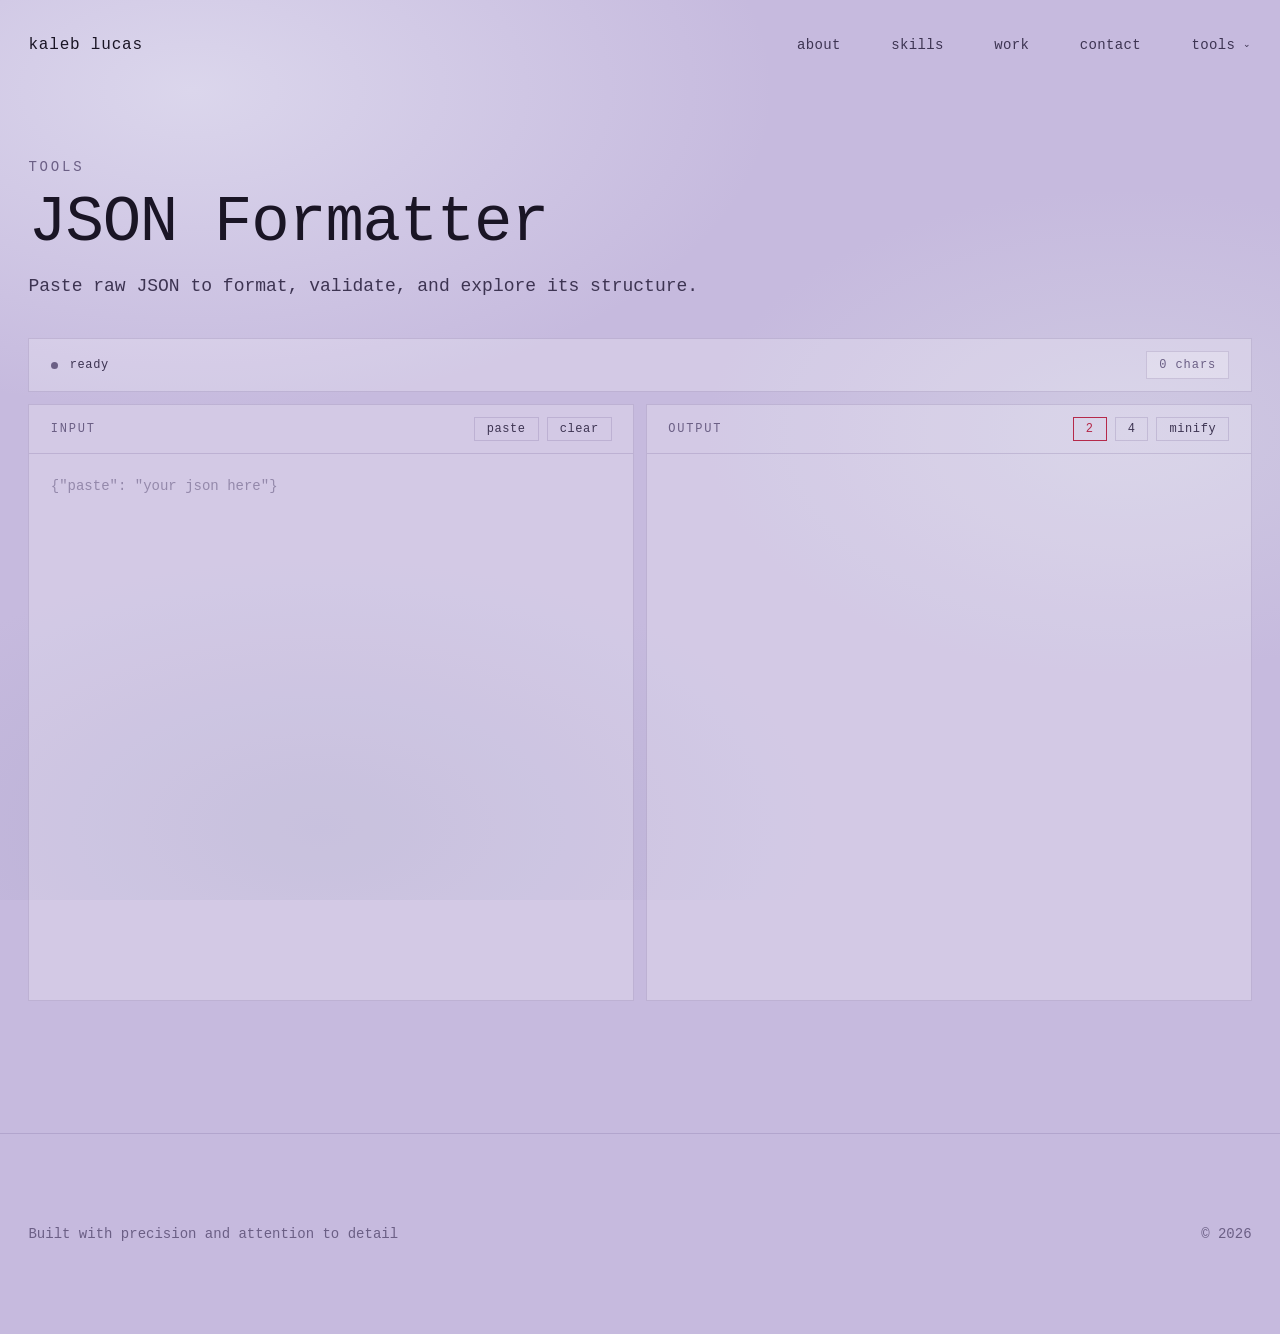
==== src/main/resources/static/json-formatter.html @ 11c30ae4 "Migrate to Javalin architecture - Replace nginx static file server with embedded Javalin/Jetty serve" ====
<!DOCTYPE html>
<html lang="en">
<head>
    <link rel="icon" type="image/svg+xml" href="favicon.svg">
    <meta charset="UTF-8">
    <meta name="viewport" content="width=device-width, initial-scale=1.0">
    <title>JSON Formatter — Kaleb Lucas</title>
    <link rel="stylesheet" href="styles.css">
    <link rel="stylesheet" href="formatter.css">
    <link rel="stylesheet" href="theme-override.css">
</head>
<body>
    <nav class="navbar">
        <div class="nav-container">
            <a href="index.html" class="nav-logo" style="opacity:1;transform:none;pointer-events:auto;">kaleb lucas</a>
            <button class="hamburger" aria-label="Toggle menu" aria-expanded="false">
                <span></span>
                <span></span>
                <span></span>
            </button>
            <ul class="nav-menu">
                <li><a href="index.html#about">about</a></li>
                <li><a href="index.html#skills">skills</a></li>
                <li><a href="index.html#work">work</a></li>
                <li><a href="index.html#contact">contact</a></li>
                <li class="nav-dropdown">
                    <button class="nav-dropdown-toggle" aria-expanded="false" aria-haspopup="true">
                        tools <span class="nav-dropdown-caret">&#x2304;</span>
                    </button>
                    <ul class="nav-dropdown-menu" role="menu">
                        <li role="none"><a href="#" class="dark-mode-toggle" role="menuitem">dark mode</a></li>
                        <li role="none"><a href="json-formatter.html" role="menuitem">json formatter</a></li>
                        <li role="none"><a href="xml-formatter.html" role="menuitem">xml formatter</a></li>
                    </ul>
                </li>
            </ul>
        </div>
    </nav>

    <main class="tool-main">
        <div class="container">

            <div class="tool-header fade-in">
                <div class="tool-label">tools</div>
                <h1 class="tool-title">JSON Formatter</h1>
                <p class="tool-description">Paste raw JSON to format, validate, and explore its structure.</p>
            </div>

            <!-- Status bar -->
            <div class="jf-status-bar fade-in">
                <div class="jf-status-left">
                    <span id="jf-status-indicator" class="jf-status-dot jf-status-idle"></span>
                    <span id="jf-status-text" class="jf-status-text">ready</span>
                </div>
                <div class="jf-status-right">
                    <span id="jf-char-count" class="jf-meta-chip">0 chars</span>
                    <span id="jf-key-count"  class="jf-meta-chip hidden">0 keys</span>
                    <span id="jf-depth"      class="jf-meta-chip hidden">depth 0</span>
                </div>
            </div>

            <!-- Editor row -->
            <div class="jf-editor-row fade-in">

                <!-- Input panel -->
                <div class="jf-panel">
                    <div class="jf-panel-header">
                        <span class="jf-panel-label">input</span>
                        <div class="jf-panel-actions">
                            <button class="jf-btn" id="jf-paste-btn" title="Paste from clipboard">paste</button>
                            <button class="jf-btn" id="jf-clear-btn" title="Clear input">clear</button>
                        </div>
                    </div>
                    <textarea
                        id="jf-input"
                        class="jf-textarea"
                        placeholder='{"paste": "your json here"}'
                        spellcheck="false"
                        autocomplete="off"
                        autocorrect="off"
                        autocapitalize="off"
                    ></textarea>
                </div>

                <!-- Output panel -->
                <div class="jf-panel">
                    <div class="jf-panel-header">
                        <span class="jf-panel-label">output</span>
                        <div class="jf-panel-actions">
                            <button class="jf-btn" id="jf-indent-2"  title="2-space indent">2</button>
                            <button class="jf-btn" id="jf-indent-4"  title="4-space indent">4</button>
                            <button class="jf-btn" id="jf-minify-btn" title="Minify">minify</button>
                        </div>
                    </div>
                    <div
                        id="jf-output"
                        class="jf-output"
                        contenteditable="true"
                        spellcheck="false"
                        autocorrect="off"
                        autocapitalize="off"
                        aria-label="Formatted JSON output"
                        aria-live="polite"
                    ></div>
                </div>

            </div>

            <!-- Error panel -->
            <div id="jf-error-panel" class="jf-error-panel hidden fade-in">
                <span class="jf-error-icon">&#x26A0;</span>
                <span id="jf-error-msg"></span>
            </div>

            <!-- Tree explorer -->
            <div id="jf-tree-wrap" class="jf-tree-wrap hidden fade-in">
                <div class="jf-panel-header">
                    <span class="jf-panel-label">tree explorer</span>
                    <div class="jf-panel-actions">
                        <button class="jf-btn" id="jf-expand-all">expand all</button>
                        <button class="jf-btn" id="jf-collapse-all">collapse all</button>
                    </div>
                </div>
                <div id="jf-tree" class="jf-tree"></div>
            </div>

        </div>
    </main>

    <footer class="footer">
        <div class="container">
            <div class="footer-content">
                <p>Built with precision and attention to detail</p>
                <p class="footer-year">&copy; 2026</p>
            </div>
        </div>
    </footer>

    <script src="script.js"></script>
    <script src="json-formatter.js"></script>
</body>
</html>
---- src/main/resources/static/styles.css ----
* {
    margin: 0;
    padding: 0;
    box-sizing: border-box;
}

:root {
    /* Base — Thistle as the canvas */
    --bg:           #C6BADE;
    --bg-deep:      #b3a9cf;   /* darker thistle, used for card borders/hover */
    --bg-light:     #d9d4e9;   /* lighter thistle, used for gradient blooms   */
    --bg-surface:   rgba(255, 255, 255, 0.22);  /* card/panel fill             */
    --bg-surface-hover: rgba(255, 255, 255, 0.36);

    /* Text — dark to contrast against the light base */
    --ink:          #1a1525;   /* primary text — deep plum-black              */
    --ink-mid:      #3d3452;   /* secondary text                              */
    --ink-muted:    #6b5f85;   /* muted/footer text                           */

    /* Accent — kept red for continuity */
    --accent:       #b5294a;   /* deeper red reads better on light bg         */

    /* Thistle tones for borders/glows */
    --thistle-border:     rgba(90, 70, 130, 0.18);
    --thistle-border-mid: rgba(90, 70, 130, 0.35);

    /* Typography Scale - Perfect Fourth (1.333) */
    --text-xs:   0.75rem;
    --text-sm:   0.875rem;
    --text-base: 1rem;
    --text-lg:   1.125rem;
    --text-xl:   1.333rem;
    --text-2xl:  1.777rem;
    --text-3xl:  2.369rem;
    --text-4xl:  3.157rem;
    --text-5xl:  4.209rem;
    --text-6xl:  5.61rem;

    /* Spacing Scale - Perfect Fourth */
    --space-1:  0.25rem;
    --space-2:  0.5rem;
    --space-3:  0.75rem;
    --space-4:  1rem;
    --space-5:  1.333rem;
    --space-6:  1.777rem;
    --space-8:  2.369rem;
    --space-10: 3.157rem;
    --space-12: 4.209rem;
    --space-16: 5.61rem;
    --space-20: 7.478rem;
    --space-24: 9.969rem;
}

@import url('https://fonts.googleapis.com/css2?family=JetBrains+Mono:wght@300;400;500;600&display=swap');

html {
    scroll-behavior: smooth;
}

body {
    font-family: 'JetBrains Mono', monospace;
    font-weight: 400;
    line-height: 1.5;
    color: var(--ink);
    background-color: var(--bg);

    /*
     * Fixed radial blooms built from the thistle family:
     *   #1  top-left     — bright highlight bloom (#d9d4e9 light thistle)
     *   #2  center-right — mid-tone bloom, creates lateral depth
     *   #3  bottom-left  — deep bloom (#b3a9cf) anchors the lower page
     * Fixed attachment means the page scrolls through the gradient field,
     * so each section is lit differently without any hard breaks.
     */
    background-image:
        radial-gradient(ellipse 70% 55% at 15%  10%, #dbd6ec 0%, transparent 65%),
        radial-gradient(ellipse 55% 45% at 88%  48%, #cfc9e2 0%, transparent 60%),
        radial-gradient(ellipse 65% 50% at 25%  92%, #b8afd4 0%, transparent 60%);
    background-attachment: fixed;

    font-feature-settings: "liga" 1, "kern" 1;
    -webkit-font-smoothing: antialiased;
    -moz-osx-font-smoothing: grayscale;
}

/* ─── Grid ─────────────────────────────────────────────────────────────────── */
.container {
    width: 100%;
    max-width: 1440px;
    margin: 0 auto;
    padding: 0 var(--space-6);
}

.grid {
    display: grid;
    grid-template-columns: repeat(12, 1fr);
    gap: var(--space-6);
}

/* ─── Navigation ────────────────────────────────────────────────────────────
 * Fully transparent at top — bleeds seamlessly into the hero gradient.
 * On scroll: gains a frosted thistle-tinted glass panel.
 * No border at rest — a faint plum line fades in on scroll.
 * ─────────────────────────────────────────────────────────────────────────── */
.navbar {
    position: fixed;
    top: 0;
    left: 0;
    right: 0;
    z-index: 1000;
    background: transparent;
    backdrop-filter: blur(0px);
    -webkit-backdrop-filter: blur(0px);
    border-bottom: 1px solid transparent;
    transition:
        background      0.45s ease,
        border-color    0.45s ease,
        backdrop-filter 0.45s ease;
}

.navbar.scrolled {
    background: rgba(198, 186, 222, 0.72);
    backdrop-filter: blur(24px);
    -webkit-backdrop-filter: blur(24px);
    border-bottom-color: var(--thistle-border);
}

.nav-container {
    display: flex;
    justify-content: space-between;
    align-items: center;
    height: var(--space-16);
    max-width: 1440px;
    margin: 0 auto;
    padding: 0 var(--space-6);
}

.nav-logo {
    font-size: var(--text-base);
    text-decoration: none;
    opacity: 0;
    transform: translateY(-4px);
    transition: opacity 0.4s ease, transform 0.4s ease;
    pointer-events: none;
    font-weight: 500;
    color: var(--ink);
    letter-spacing: 0.05em;
    /* Always above the mobile overlay */
    position: relative;
    z-index: 1100;
}


.nav-logo.logo-visible {
    opacity: 1;
    transform: translateY(0);
    pointer-events: auto;
}

.nav-menu {
    display: flex;
    list-style: none;
    align-items: center;
    gap: var(--space-10);
}

.nav-menu a {
    font-size: var(--text-sm);
    color: var(--ink-mid);
    text-decoration: none;
    font-weight: 300;
    letter-spacing: 0.025em;
    transition: color 0.2s ease;
    position: relative;
}

.nav-menu a:hover {
    color: var(--ink);
}

.nav-menu a::after {
    content: '';
    position: absolute;
    bottom: -2px;
    left: 0;
    width: 0;
    height: 1px;
    background: var(--accent);
    transition: width 0.3s ease;
}

.nav-menu a:hover::after {
    width: 100%;
}

/* ─── Hero ────────────────────────────────────────────────────────────────── */
.hero {
    height: 100vh;
    display: flex;
    align-items: center;
    position: relative;
    overflow: hidden;
}

.hero-content {
    grid-column: 1 / 8;
    z-index: 2;
}

.hero-label {
    font-size: var(--text-sm);
    color: var(--ink-muted);
    letter-spacing: 0.2em;
    text-transform: uppercase;
    margin-bottom: var(--space-3);
    font-weight: 300;
}

.hero-title {
    font-size: clamp(var(--text-4xl), 8vw, var(--text-6xl));
    font-weight: 300;
    line-height: 0.9;
    color: var(--ink);
    margin-bottom: var(--space-2);
    letter-spacing: -0.02em;
}

.hero-subtitle {
    font-size: clamp(var(--text-xl), 3vw, var(--text-3xl));
    font-weight: 500;
    color: var(--accent);
    margin-bottom: var(--space-8);
    letter-spacing: -0.01em;
}

.hero-description {
    font-size: var(--text-lg);
    color: var(--ink-mid);
    line-height: 1.6;
    max-width: 500px;
    margin-bottom: var(--space-10);
    font-weight: 300;
}

.hero-cta {
    display: inline-flex;
    align-items: center;
    font-size: var(--text-base);
    color: var(--ink);
    text-decoration: none;
    font-weight: 400;
    letter-spacing: 0.025em;
    transition: all 0.3s ease;
    border-bottom: 1px solid var(--accent);
    padding-bottom: var(--space-1);
}

.hero-cta:hover {
    transform: translateX(var(--space-2));
    color: var(--accent);
}

.hero-cta::after {
    content: '→';
    margin-left: var(--space-3);
    transition: transform 0.3s ease;
}

.hero-cta:hover::after {
    transform: translateX(var(--space-1));
}

/* ─── Sections ──────────────────────────────────────────────────────────────*/
.section {
    padding: var(--space-20) 0;
    position: relative;
}

.section-title {
    font-size: clamp(var(--text-2xl), 4vw, var(--text-4xl));
    font-weight: 300;
    color: var(--ink);
    margin-bottom: var(--space-12);
    letter-spacing: -0.01em;
    line-height: 1.1;
}

/* ─── About ──────────────────────────────────────────────────────────────── */
.about-content {
    grid-column: 1 / 9;
}

.about-text {
    font-size: var(--text-lg);
    line-height: 1.7;
    color: var(--ink-mid);
    font-weight: 300;
}

.about-text p {
    margin-bottom: var(--space-6);
}

.about-text p:last-child {
    margin-bottom: 0;
}

/* ─── Skills ─────────────────────────────────────────────────────────────── */
.skills-grid {
    display: grid;
    grid-template-columns: repeat(auto-fit, minmax(280px, 1fr));
    gap: var(--space-2);
    margin-top: var(--space-8);
}

.skill-category {
    padding: var(--space-6);
    border: 1px solid var(--thistle-border);
    background: var(--bg-surface);
    transition: border-color 0.3s ease, background 0.3s ease;
}

.skill-category:hover {
    border-color: var(--thistle-border-mid);
    background: var(--bg-surface-hover);
}

.skill-category h3 {
    font-size: var(--text-xl);
    font-weight: 500;
    color: var(--ink);
    margin-bottom: var(--space-5);
    letter-spacing: -0.01em;
}

.skill-category ul {
    list-style: none;
}

.skill-category li {
    font-size: var(--text-base);
    color: var(--ink-mid);
    padding: var(--space-2) 0;
    font-weight: 300;
    border-bottom: 1px solid var(--thistle-border);
}

.skill-category li:last-child {
    border-bottom: none;
}

/* ─── Projects ───────────────────────────────────────────────────────────── */
.projects-grid {
    display: grid;
    grid-template-columns: repeat(12, 1fr);
    gap: var(--space-6);
    margin-top: var(--space-8);
}

.project-card {
    padding: var(--space-8);
    border: 1px solid var(--thistle-border);
    background: var(--bg-surface);
    transition: all 0.3s ease;
    position: relative;
}

.project-card:nth-child(1) { grid-column: 1 / 13; }
.project-card:nth-child(2) { grid-column: 1 / 7; }
.project-card:nth-child(3) { grid-column: 7 / 13; }

.project-card:hover {
    border-color: var(--accent);
    background: rgba(181, 41, 74, 0.05);
    transform: translateY(-2px);
}

.project-card h3 {
    font-size: var(--text-xl);
    font-weight: 500;
    color: var(--ink);
    margin-bottom: var(--space-1);
    letter-spacing: -0.01em;
}

.project-role {
    display: block;
    font-size: var(--text-sm);
    font-weight: 300;
    color: var(--ink-muted);
    letter-spacing: 0.02em;
    margin-top: var(--space-1);
    margin-bottom: var(--space-5);
}

.project-bullets {
    list-style: none;
    margin-bottom: var(--space-6);
}

.project-bullets li {
    font-size: var(--text-base);
    line-height: 1.6;
    color: var(--ink-mid);
    font-weight: 300;
    padding: var(--space-2) 0;
    border-bottom: 1px solid var(--thistle-border);
}

.project-bullets li:last-child {
    border-bottom: none;
}

.project-tech {
    display: flex;
    flex-wrap: wrap;
    gap: var(--space-3);
}

.project-tech span {
    font-size: var(--text-xs);
    color: var(--ink-muted);
    text-transform: uppercase;
    letter-spacing: 0.1em;
    font-weight: 400;
}

/* ─── Contact ────────────────────────────────────────────────────────────── */
.contact-content {
    text-align: center;
    max-width: 600px;
    margin: 0 auto;
}

.contact-title {
    font-size: clamp(var(--text-3xl), 5vw, var(--text-5xl));
    font-weight: 300;
    color: var(--ink);
    margin-bottom: var(--space-6);
    letter-spacing: -0.02em;
}

.contact-description {
    font-size: var(--text-lg);
    line-height: 1.6;
    color: var(--ink-mid);
    margin-bottom: var(--space-10);
    font-weight: 300;
}

.contact-email {
    display: inline-block;
    font-size: var(--text-2xl);
    color: var(--accent);
    text-decoration: none;
    font-weight: 400;
    letter-spacing: -0.01em;
    transition: all 0.3s ease;
    border-bottom: 2px solid var(--accent);
    padding-bottom: var(--space-2);
}

.contact-email:hover {
    transform: translateY(-2px);
    color: var(--ink);
}

/* ─── Footer ─────────────────────────────────────────────────────────────── */
.footer {
    padding: var(--space-16) 0;
    border-top: 1px solid var(--thistle-border);
}

.footer-content {
    display: flex;
    justify-content: space-between;
    align-items: center;
}

.footer p {
    font-size: var(--text-sm);
    color: var(--ink-muted);
    font-weight: 300;
}

.footer-year {
    color: var(--ink-mid);
}

/* ─── Hamburger (hidden on desktop) ──────────────────────────────────────── */
.hamburger {
    display: none;
    flex-direction: column;
    justify-content: center;
    align-items: center;
    gap: 5px;
    width: 36px;
    height: 36px;
    background: transparent;
    border: none;
    cursor: pointer;
    padding: 0;
    /* Always above the mobile overlay */
    position: relative;
    z-index: 1100;
}

.hamburger span {
    display: block;
    width: 22px;
    height: 1.5px;
    background: var(--ink);
    transition: transform 0.3s ease, opacity 0.3s ease;
    transform-origin: center;
}

/* Animate to × when open */
.navbar.nav-open .hamburger span:nth-child(1) {
    transform: translateY(6.5px) rotate(45deg);
}
.navbar.nav-open .hamburger span:nth-child(2) {
    opacity: 0;
    transform: scaleX(0);
}
.navbar.nav-open .hamburger span:nth-child(3) {
    transform: translateY(-6.5px) rotate(-45deg);
}

/* ─── Responsive ──────────────────────────────────────────────────────────── */
@media (max-width: 1024px) {
    .hero-content  { grid-column: 1 / 12; }
    .about-content { grid-column: 1 / 12; }

    .project-card:nth-child(1),
    .project-card:nth-child(2),
    .project-card:nth-child(3) {
        grid-column: 1 / 13;
    }
}

@media (max-width: 768px) {
    :root {
        --space-6:  1rem;
        --space-10: 2rem;
        --space-12: 2.5rem;
        --space-16: 3rem;
        --space-20: 4rem;
    }

    /* Show hamburger, hide inline nav */
    .hamburger { display: flex; }

    .navbar {
        position: sticky !important;
        top: 0;
        backdrop-filter: none;
        -webkit-backdrop-filter: none;
    }

    /* Mobile overlay — breaks out of nav-container's max-width constraint */
    .nav-menu {
        display: none !important;
        position: fixed;
        top: 48px;
        left: 0;
        right: 0;
        width: 100vw;
        height: calc(100vh - 48px);
        flex-direction: column;
        justify-content: flex-start;
        align-items: center;
        gap: var(--space-8);
        background: #C6BADE;
        z-index: 999;
        list-style: none;
        padding-top: var(--space-10);
        overflow-y: auto;
        box-sizing: border-box;
    }

    .navbar.nav-open {
        z-index: 1001;
        background: #C6BADE !important;
    }

    .navbar.nav-open .nav-menu {
        display: flex !important;
    }

    /* All nav links — uniform size, consistent weight */
    .nav-menu > li > a,
    .nav-dropdown-toggle {
        font-size: var(--text-xl) !important;
        font-weight: 400;
        color: var(--ink-mid);
        letter-spacing: 0.025em;
    }

    /* Tools dropdown — collapsed by default, toggled by JS as normal */
    .nav-dropdown {
        display: flex;
        flex-direction: column;
        align-items: center;
        gap: var(--space-3);
        position: static;
    }

    /* The dropdown panel: static position, no floating panel styling */
    .nav-dropdown-menu {
        position: static;
        background: transparent;
        border: none;
        backdrop-filter: none;
        -webkit-backdrop-filter: none;
        padding: 0;
        min-width: unset;
        /* Keep JS-driven .open class working — don't force display here */
    }

    /* Dropdown items match the other links */
    .nav-dropdown-menu li a {
        font-size: var(--text-xl) !important;
        font-weight: 400;
        color: var(--ink-mid);
        padding: var(--space-1) 0;
        text-align: center;
    }

    .nav-dropdown-caret { display: none; }

    .skills-grid { grid-template-columns: 1fr; }

    .footer-content {
        flex-direction: column;
        gap: var(--space-4);
        text-align: center;
    }
}

@media (max-width: 480px) {
    .container     { padding: 0 var(--space-4); }
    .nav-container { padding: 0 var(--space-4); }
}

/* ─── Focus ───────────────────────────────────────────────────────────────── */
a:focus,
button:focus {
    outline: 2px solid var(--accent);
    outline-offset: 2px;
}

/* ─── Scroll Fade Animations ─────────────────────────────────────────────── */
.fade-in {
    opacity: 0;
    transform: translateY(28px);
    transition: opacity 0.75s ease, transform 0.75s ease;
}

.fade-in.visible {
    opacity: 1;
    transform: translateY(0);
}

.fade-in:nth-child(2) { transition-delay: 0.1s; }
.fade-in:nth-child(3) { transition-delay: 0.2s; }
.fade-in:nth-child(4) { transition-delay: 0.3s; }

/* ─── Work Experience Card Elements ──────────────────────────────────────── */
.project-card-meta {
    display: flex;
    justify-content: space-between;
    align-items: baseline;
    margin-bottom: var(--space-4);
}

.project-tenure {
    font-size: var(--text-xs);
    color: var(--ink-muted);
    text-transform: uppercase;
    letter-spacing: 0.1em;
    font-weight: 500;
}

.project-location {
    font-size: var(--text-xs);
    color: var(--ink-muted);
    font-weight: 300;
    letter-spacing: 0.03em;
}

.project-company {
    display: block;
    font-size: var(--text-base);
    font-weight: 400;
    color: var(--ink-mid);
    letter-spacing: 0.01em;
    margin-top: var(--space-1);
}

/* ─── Nav Dropdown ───────────────────────────────────────────────────────── */
.nav-dropdown {
    position: relative;
}

.nav-dropdown-toggle {
    font-family: 'JetBrains Mono', monospace;
    font-size: var(--text-sm);
    font-weight: 300;
    color: var(--ink-mid);
    background: transparent;
    border: none;
    cursor: pointer;
    letter-spacing: 0.025em;
    padding: 0;
    display: flex;
    align-items: center;
    gap: var(--space-2);
    transition: color 0.2s ease;
    position: relative;
}

.nav-dropdown-toggle::after {
    content: '';
    position: absolute;
    bottom: -2px;
    left: 0;
    width: 0;
    height: 1px;
    background: var(--accent);
    transition: width 0.3s ease;
}

.nav-dropdown-toggle:hover,
.nav-dropdown-toggle[aria-expanded="true"] {
    color: var(--ink);
}

.nav-dropdown-toggle:hover::after,
.nav-dropdown-toggle[aria-expanded="true"]::after {
    width: 100%;
}

.nav-dropdown-caret {
    font-size: 0.65em;
    display: inline-block;
    transition: transform 0.2s ease;
    line-height: 1;
}

.nav-dropdown-toggle[aria-expanded="true"] .nav-dropdown-caret {
    transform: rotate(180deg);
}

.nav-dropdown-menu {
    display: none;
    position: absolute;
    top: calc(100% + var(--space-5));
    right: 0;
    min-width: 160px;
    list-style: none;
    background: rgba(198, 186, 222, 0.92);
    backdrop-filter: blur(24px);
    -webkit-backdrop-filter: blur(24px);
    border: 1px solid var(--thistle-border-mid);
    padding: var(--space-2) 0;
    z-index: 1001;
}

.nav-dropdown-menu.open {
    display: block;
}

.nav-dropdown-menu li a {
    display: block;
    padding: var(--space-3) var(--space-5);
    font-size: var(--text-sm);
    font-weight: 300;
    color: var(--ink-mid);
    text-decoration: none;
    letter-spacing: 0.025em;
    transition: color 0.2s ease, background 0.2s ease;
    white-space: nowrap;
}

.nav-dropdown-menu li a:hover {
    color: var(--ink);
    background: rgba(255, 255, 255, 0.2);
}

/* ─── DiSC Profile ──────────────────────────────────────────────────────────── */
.disc-wrapper {
    display: flex;
    align-items: center;
    gap: var(--space-12);
    margin-top: var(--space-12);
    padding-top: var(--space-10);
}

/* SVG column */
.disc-graphic-col {
    flex: 0 0 280px;
}

.disc-svg {
    width: 100%;
    height: auto;
    display: block;
}

/* Quadrant fills */
.disc-q { opacity: 0.18; transition: opacity 0.3s ease; }
.disc-q-d { fill: #3dbd6e; }          /* top-left   — D (green) */
.disc-q-i { fill: var(--accent); }    /* top-right  — i (red) */
.disc-q-s { fill: #29aacc; }          /* bottom-right — S (blue/cyan) */
.disc-q-c { fill: #d4a017; }          /* bottom-left  — C (yellow) */

/* Highlight the two active quadrants */
.disc-q-d,
.disc-q-i { opacity: 0.34; }

/* Structural SVG elements */
.disc-axis {
    stroke: var(--thistle-border-mid);
    stroke-width: 1;
}

.disc-ring {
    fill: none;
    stroke: var(--thistle-border-mid);
    stroke-width: 1.5;
}

/* Quadrant letter labels */
.disc-label {
    font-family: 'JetBrains Mono', monospace;
    font-size: 22px;
    font-weight: 500;
    fill: var(--ink-mid);
    text-anchor: middle;
    dominant-baseline: middle;
}

/* Position marker */
.disc-dot {
    fill: var(--accent);
    opacity: 0.9;
}

.disc-dot-label {
    font-family: 'JetBrains Mono', monospace;
    font-size: 10px;
    font-weight: 600;
    fill: #fff;
    text-anchor: middle;
    dominant-baseline: middle;
    letter-spacing: 0.02em;
}

/* Blurbs column */
.disc-blurbs-col {
    flex: 1;
    min-width: 0;
}

.disc-eyebrow {
    font-size: var(--text-xs);
    color: var(--ink-muted);
    text-transform: uppercase;
    letter-spacing: 0.15em;
    font-weight: 500;
    margin-bottom: var(--space-6);
}

.disc-blurbs {
    display: grid;
    grid-template-columns: 1fr 1fr;
    gap: var(--space-5);
}

.disc-blurb {
    display: flex;
    gap: var(--space-4);
    align-items: center;
}

.disc-blurb-icon {
    font-size: var(--text-xl);
    line-height: 1;
    flex-shrink: 0;
    margin-top: 2px;
}

.disc-blurb strong {
    display: block;
    font-size: var(--text-sm);
    font-weight: 500;
    color: var(--ink);
    margin-bottom: var(--space-2);
    letter-spacing: 0.01em;
}

.disc-blurb p {
    font-size: var(--text-sm);
    color: var(--ink-mid);
    font-weight: 300;
    line-height: 1.6;
    margin: 0;
}

/* Responsive */
@media (max-width: 900px) {
    .disc-wrapper {
        flex-direction: column;
        gap: var(--space-8);
        align-items: center;
    }

    .disc-graphic-col {
        flex: 0 0 auto;
        width: 240px;
    }

    .disc-blurbs-col {
        width: 100%;
        text-align: left;
    }
}

@media (max-width: 600px) {
    .disc-blurbs {
        grid-template-columns: 1fr;
    }
}
---- src/main/resources/static/formatter.css ----
/* ─── Tool Page: Navbar ─────────────────────────────────────────────────────
   The navbar is already position:fixed in styles.css — it doesn't scroll.
   On tool pages we want it fully transparent (blends into the page gradient)
   with no frosted glass, no border, no backdrop blur — even when .scrolled
   is present on the element.
────────────────────────────────────────────────────────────────────────────── */
body:has(.tool-main) .navbar {
    position: absolute !important;
    background: transparent !important;
    backdrop-filter: none !important;
    -webkit-backdrop-filter: none !important;
    border-bottom-color: transparent !important;
}

/* Nav logo: always visible, never underlined on tool pages */
body:has(.tool-main) .nav-logo {
    opacity: 1;
    transform: none;
    pointer-events: auto;
    text-decoration: none;
}

/* ─── Tool Page Layout ───────────────────────────────────────────────────────── */
.tool-main {
    padding-top: calc(var(--space-16) + var(--space-12));
    padding-bottom: var(--space-20);
    min-height: 100vh;
}

.tool-header {
    margin-bottom: var(--space-8);
}

.tool-label {
    font-size: var(--text-sm);
    color: var(--ink-muted);
    letter-spacing: 0.2em;
    text-transform: uppercase;
    font-weight: 300;
    margin-bottom: var(--space-3);
}

.tool-title {
    font-size: clamp(var(--text-3xl), 5vw, var(--text-5xl));
    font-weight: 300;
    color: var(--ink);
    letter-spacing: -0.02em;
    line-height: 1.05;
    margin-bottom: var(--space-4);
}

.tool-description {
    font-size: var(--text-lg);
    color: var(--ink-mid);
    font-weight: 300;
}

/* ─── Status Bar ─────────────────────────────────────────────────────────────── */
.jf-status-bar {
    display: flex;
    justify-content: space-between;
    align-items: center;
    padding: var(--space-3) var(--space-5);
    border: 1px solid var(--thistle-border);
    background: var(--bg-surface);
    margin-bottom: var(--space-3);
    font-size: var(--text-xs);
}

.jf-status-left {
    display: flex;
    align-items: center;
    gap: var(--space-3);
}

.jf-status-right {
    display: flex;
    align-items: center;
    gap: var(--space-3);
}

.jf-status-dot {
    width: 7px;
    height: 7px;
    border-radius: 50%;
    flex-shrink: 0;
    transition: background 0.3s ease;
}

.jf-status-idle    { background: var(--ink-muted); }
.jf-status-ok      { background: #4caf76; }
.jf-status-error   { background: var(--accent); }

.jf-status-text {
    font-size: var(--text-xs);
    color: var(--ink-mid);
    font-weight: 300;
    letter-spacing: 0.05em;
}

.jf-meta-chip {
    font-size: var(--text-xs);
    color: var(--ink-muted);
    letter-spacing: 0.08em;
    font-weight: 400;
    padding: var(--space-1) var(--space-3);
    border: 1px solid var(--thistle-border);
    background: var(--bg-surface);
}

/* ─── Editor Row ─────────────────────────────────────────────────────────────── */
.jf-editor-row {
    display: grid;
    grid-template-columns: 1fr 1fr;
    gap: var(--space-3);
    margin-bottom: var(--space-3);
    min-width: 0;
}

/* ─── Panel ──────────────────────────────────────────────────────────────────── */
.jf-panel {
    display: flex;
    flex-direction: column;
    border: 1px solid var(--thistle-border);
    background: var(--bg-surface);
    transition: border-color 0.3s ease;
    min-width: 0;
    overflow: hidden;
}

.jf-panel:focus-within {
    border-color: var(--thistle-border-mid);
}

.jf-panel-header {
    display: flex;
    justify-content: space-between;
    align-items: center;
    padding: var(--space-3) var(--space-5);
    border-bottom: 1px solid var(--thistle-border);
    flex-shrink: 0;
}

.jf-panel-label {
    font-size: var(--text-xs);
    color: var(--ink-muted);
    text-transform: uppercase;
    letter-spacing: 0.15em;
    font-weight: 500;
}

.jf-panel-actions {
    display: flex;
    gap: var(--space-2);
}

/* ─── Buttons ────────────────────────────────────────────────────────────────── */
.jf-btn {
    font-family: 'JetBrains Mono', monospace;
    font-size: var(--text-xs);
    font-weight: 400;
    color: var(--ink-mid);
    background: transparent;
    border: 1px solid var(--thistle-border);
    padding: var(--space-1) var(--space-3);
    cursor: pointer;
    letter-spacing: 0.05em;
    transition: color 0.2s ease, border-color 0.2s ease, background 0.2s ease;
}

.jf-btn:hover {
    color: var(--ink);
    border-color: var(--thistle-border-mid);
    background: var(--bg-surface-hover);
}

.jf-btn:focus {
    outline: 2px solid var(--accent);
    outline-offset: 2px;
}

.jf-btn.active {
    color: var(--accent);
    border-color: var(--accent);
}

/* ─── Textarea ───────────────────────────────────────────────────────────────── */
.jf-textarea {
    font-family: 'JetBrains Mono', monospace;
    font-size: var(--text-sm);
    font-weight: 300;
    line-height: 1.65;
    color: var(--ink);
    background: transparent;
    border: none;
    resize: none;
    width: 100%;
    min-height: 546px;
    max-height: 546px;
    overflow-y: auto;
    padding: var(--space-5);
    outline: none;
    caret-color: var(--accent);
    box-sizing: border-box;
}

.jf-textarea::placeholder {
    color: var(--ink-muted);
    opacity: 0.6;
}

/* ─── Output ─────────────────────────────────────────────────────────────────── */
.jf-output {
    font-family: 'JetBrains Mono', monospace;
    font-size: var(--text-sm);
    font-weight: 300;
    line-height: 1.65;
    color: var(--ink-mid);
    background: transparent;
    padding: var(--space-5);
    margin: 0;
    min-height: 546px;
    max-height: 546px;

    /* Horizontal scroll instead of overflow blowout */
    white-space: pre;
    overflow-x: auto;
    overflow-y: auto;
    word-break: normal;
    word-wrap: normal;

    max-width: 100%;
    box-sizing: border-box;

    outline: none;
    caret-color: var(--accent);
}

.jf-output:focus {
    box-shadow: inset 0 0 0 1px var(--thistle-border-mid);
}

/* Syntax highlighting */
.jf-key    { color: var(--ink); font-weight: 500; }
.jf-str    { color: #5a7a5c; }
.jf-num    { color: #6b52a0; }
.jf-bool   { color: var(--accent); }
.jf-null   { color: var(--ink-muted); font-style: italic; }
.jf-punct  { color: var(--ink-muted); }

/* ─── Error Panel ────────────────────────────────────────────────────────────── */
.jf-error-panel {
    display: flex;
    align-items: flex-start;
    gap: var(--space-3);
    padding: var(--space-4) var(--space-5);
    border: 1px solid var(--accent);
    background: rgba(181, 41, 74, 0.06);
    font-size: var(--text-sm);
    color: var(--accent);
    font-weight: 300;
    margin-bottom: var(--space-3);
    letter-spacing: 0.02em;
}

.jf-error-icon {
    flex-shrink: 0;
    font-size: var(--text-base);
}

/* ─── Tree Explorer ──────────────────────────────────────────────────────────── */
.jf-tree-wrap {
    border: 1px solid var(--thistle-border);
    background: var(--bg-surface);
    margin-top: var(--space-3);
}

.jf-tree {
    padding: var(--space-5);
    font-size: var(--text-sm);
    font-weight: 300;
    line-height: 1.7;
    overflow-x: auto;
}

.jf-tree ul {
    list-style: none;
    margin: 0;
    padding-left: var(--space-6);
    border-left: 1px solid var(--thistle-border);
}

.jf-tree li {
    position: relative;
    padding: 1px 0;
}

.jf-tree-node {
    display: inline-flex;
    align-items: baseline;
    gap: var(--space-2);
    cursor: default;
}

.jf-tree-node.collapsible {
    cursor: pointer;
}

.jf-tree-node.collapsible:hover .jf-tree-key {
    color: var(--accent);
}

.jf-tree-toggle {
    font-size: var(--text-xs);
    color: var(--ink-muted);
    user-select: none;
    width: 10px;
    display: inline-block;
    flex-shrink: 0;
}

.jf-tree-key {
    color: var(--ink);
    font-weight: 500;
    transition: color 0.2s ease;
}

.jf-tree-colon {
    color: var(--ink-muted);
}

.jf-tree-type {
    font-size: var(--text-xs);
    color: var(--ink-muted);
    letter-spacing: 0.08em;
    margin-left: var(--space-2);
}

.jf-tree-value { }
.jf-tree-value.jf-str  { color: #5a7a5c; }
.jf-tree-value.jf-num  { color: #6b52a0; }
.jf-tree-value.jf-bool { color: var(--accent); }
.jf-tree-value.jf-null { color: var(--ink-muted); font-style: italic; }

.jf-tree-children.collapsed {
    display: none;
}

/* ─── Utility ────────────────────────────────────────────────────────────────── */
.hidden {
    display: none !important;
}

/* ─── Responsive ─────────────────────────────────────────────────────────────── */
@media (max-width: 900px) {
    .jf-editor-row {
        grid-template-columns: 1fr;
    }
}

@media (max-width: 480px) {
    .jf-textarea,
    .jf-output {
        min-height: 260px;
        font-size: var(--text-xs);
    }
}

/* ─── XML Syntax Highlighting ───────────────────────────────────────────────── */
/*
 * Colour roles — chosen for clear contrast separation on the thistle background:
 *
 *   xml-punct        muted lavender  — < > / = structural glue; visually recedes
 *   xml-tag          cobalt blue     — element names  <foo> </foo>
 *   xml-attr-name    warm amber      — attribute names  key=
 *   xml-attr-val     forest green    — attribute values  "value"
 *   xml-text         near-black      — element text content
 *   xml-comment      slate grey      — <!-- comments -->
 *   xml-cdata        teal            — <![CDATA[ blocks ]]>
 *   xml-decl         warm amber      — "xml" keyword inside <?xml ?>
 *   xml-pi           muted lavender  — processing instructions <?foo ?>
 *   xml-pi-target    accent red      — PI target name
 */
.xml-punct        { color: #9585b4; }                        /* muted lavender    */
.xml-tag          { color: #2e6da4; font-weight: 500; }      /* cobalt blue       */
.xml-attr-name    { color: #a0660a; }                        /* warm amber        */
.xml-attr-val     { color: #3d7a50; }                        /* forest green      */
.xml-text         { color: var(--ink); }                     /* near-black        */
.xml-comment      { color: #7a8799; font-style: italic; }    /* slate grey        */
.xml-comment-tree { color: #7a8799; font-style: italic; }    /* slate grey        */
.xml-cdata        { color: #1e7b7b; }                        /* teal              */
.xml-decl         { color: #a0660a; }                        /* warm amber        */
.xml-pi           { color: #9585b4; font-style: italic; }    /* muted lavender    */
.xml-pi-target    { color: var(--accent); }                  /* accent red        */

/* ─── Tool Page: Mobile Navbar ─────────────────────────────────────────────
   Override the absolute positioning from above so the navbar scrolls with
   the page on mobile, and goes solid when the hamburger menu is open.
──────────────────────────────────────────────────────────────────────────── */
@media (max-width: 768px) {
    body:has(.tool-main) .navbar,
    body:has(.tool-main) .navbar.scrolled {
        position: sticky !important;
        top: 0;
    }

    body:has(.tool-main) .navbar.scrolled {
        background: rgba(198, 186, 222, 0.85) !important;
        backdrop-filter: blur(12px) !important;
        -webkit-backdrop-filter: blur(12px) !important;
    }

    body:has(.tool-main) .navbar.nav-open {
        background: #C6BADE !important;
        backdrop-filter: none !important;
        -webkit-backdrop-filter: none !important;
    }
}
---- src/main/resources/static/theme-override.css ----
/* ─── Dark Mode Override — portfolio-site (port 8080) only ─────────────────
   All rules scoped to html.dark-mode — toggled via JS, persisted in
   localStorage. Light mode is the default; dark mode is opt-in.
──────────────────────────────────────────────────────────────────────────── */

html.dark-mode {

/* ─── Variables ─────────────────────────────────────────────────────────── */
    --bg:                 #0e0e12;
    --bg-deep:            #0a0a0d;
    --bg-light:           #16161d;
    --bg-surface:         rgba(255, 255, 255, 0.05);
    --bg-surface-hover:   rgba(255, 255, 255, 0.09);
    --ink:                #e8e4f0;
    --ink-mid:            #b0a8c8;
    --ink-muted:          #6e6585;
    --accent:             #b5294a;
    --thistle-border:     rgba(160, 140, 210, 0.12);
    --thistle-border-mid: rgba(160, 140, 210, 0.28);
}

/* ─── Body ───────────────────────────────────────────────────────────────── */
html.dark-mode body {
    background-color: #0e0e12 !important;
    background-image:
        radial-gradient(ellipse 70% 55% at 15%  10%, #16121f 0%, transparent 65%),
        radial-gradient(ellipse 55% 45% at 88%  48%, #120f1a 0%, transparent 60%),
        radial-gradient(ellipse 65% 50% at 25%  92%, #0e0b16 0%, transparent 60%) !important;
}

/* ─── Navbar ─────────────────────────────────────────────────────────────── */
html.dark-mode .navbar.scrolled {
    background: rgba(14, 14, 18, 0.82) !important;
    border-bottom-color: var(--thistle-border) !important;
}

html.dark-mode .navbar.nav-open {
    background: #0e0e12 !important;
}

html.dark-mode .nav-menu {
    background: #0e0e12 !important;
}

html.dark-mode .hamburger span {
    background: var(--ink) !important;
}

/* ─── Nav dropdown ───────────────────────────────────────────────────────── */
html.dark-mode .nav-dropdown-menu {
    background: rgba(20, 18, 28, 0.96) !important;
    border-color: var(--thistle-border-mid) !important;
}

html.dark-mode .nav-dropdown-menu li a:hover {
    background: rgba(255, 255, 255, 0.07) !important;
}

/* ─── Skill cards ────────────────────────────────────────────────────────── */
html.dark-mode .skill-category {
    background: var(--bg-surface) !important;
    border-color: var(--thistle-border) !important;
}

html.dark-mode .skill-category:hover {
    background: var(--bg-surface-hover) !important;
    border-color: var(--thistle-border-mid) !important;
}

html.dark-mode .skill-category li {
    border-bottom-color: var(--thistle-border) !important;
}

/* ─── Project cards ──────────────────────────────────────────────────────── */
html.dark-mode .project-card {
    background: var(--bg-surface) !important;
    border-color: var(--thistle-border) !important;
}

html.dark-mode .project-card:hover {
    background: rgba(181, 41, 74, 0.07) !important;
    border-color: var(--accent) !important;
}

html.dark-mode .project-bullets li {
    border-bottom-color: var(--thistle-border) !important;
}

/* ─── Footer ─────────────────────────────────────────────────────────────── */
html.dark-mode .footer {
    border-top-color: var(--thistle-border) !important;
}

/* ─── Tool pages: panels, status bar, buttons ────────────────────────────── */
html.dark-mode .jf-panel {
    background: var(--bg-surface) !important;
    border-color: var(--thistle-border) !important;
}

html.dark-mode .jf-panel:focus-within {
    border-color: var(--thistle-border-mid) !important;
}

html.dark-mode .jf-panel-header {
    border-bottom-color: var(--thistle-border) !important;
}

html.dark-mode .jf-status-bar {
    background: var(--bg-surface) !important;
    border-color: var(--thistle-border) !important;
}

html.dark-mode .jf-meta-chip {
    background: var(--bg-surface) !important;
    border-color: var(--thistle-border) !important;
}

html.dark-mode .jf-btn {
    border-color: var(--thistle-border) !important;
    color: var(--ink-mid) !important;
}

html.dark-mode .jf-btn:hover {
    border-color: var(--thistle-border-mid) !important;
    background: var(--bg-surface-hover) !important;
    color: var(--ink) !important;
}

/* ─── Tool pages: tree explorer ──────────────────────────────────────────── */
html.dark-mode .jf-tree-wrap {
    background: var(--bg-surface) !important;
    border-color: var(--thistle-border) !important;
}

html.dark-mode .jf-tree ul {
    border-left-color: var(--thistle-border) !important;
}

/* ─── Syntax highlighting ────────────────────────────────────────────────── */
html.dark-mode .jf-key    { color: #c9b8f0; font-weight: 500; }
html.dark-mode .jf-str    { color: #7ec88a; }
html.dark-mode .jf-num    { color: #b48eed; }
html.dark-mode .jf-bool   { color: #e06c75; }
html.dark-mode .jf-null   { color: var(--ink-muted); font-style: italic; }
html.dark-mode .jf-punct  { color: var(--ink-muted); }

html.dark-mode .jf-tree-value.jf-str  { color: #7ec88a; }
html.dark-mode .jf-tree-value.jf-num  { color: #b48eed; }
html.dark-mode .jf-tree-value.jf-bool { color: #e06c75; }
html.dark-mode .jf-tree-value.jf-null { color: var(--ink-muted); font-style: italic; }
html.dark-mode .jf-tree-key           { color: #c9b8f0; font-weight: 500; }

html.dark-mode .xml-punct        { color: #6e6585; }
html.dark-mode .xml-tag          { color: #7aabdc; font-weight: 500; }
html.dark-mode .xml-attr-name    { color: #e0a060; }
html.dark-mode .xml-attr-val     { color: #7ec88a; }
html.dark-mode .xml-text         { color: var(--ink); }
html.dark-mode .xml-comment      { color: #555e6e; font-style: italic; }
html.dark-mode .xml-comment-tree { color: #555e6e; font-style: italic; }
html.dark-mode .xml-cdata        { color: #4ec9b0; }
html.dark-mode .xml-decl         { color: #e0a060; }
html.dark-mode .xml-pi           { color: #6e6585; font-style: italic; }
html.dark-mode .xml-pi-target    { color: var(--accent); }

/* ─── Tool pages: mobile navbar (dark) ──────────────────────────────────── */
@media (max-width: 768px) {
    html.dark-mode body:has(.tool-main) .navbar.scrolled {
        background: rgba(14, 14, 18, 0.92) !important;
    }

    html.dark-mode body:has(.tool-main) .navbar.nav-open {
        background: #0e0e12 !important;
    }
}

/* ─── DiSC Profile (dark mode) ──────────────────────────────────────────────── */
html.dark-mode .disc-wrapper {
    border-top-color: var(--thistle-border) !important;
}

html.dark-mode .disc-axis {
    stroke: var(--thistle-border-mid) !important;
}

html.dark-mode .disc-ring {
    stroke: var(--thistle-border-mid) !important;
}

html.dark-mode .disc-label {
    fill: var(--ink-mid) !important;
}

html.dark-mode .disc-q-d,
html.dark-mode .disc-q-i { opacity: 0.28 !important; }

html.dark-mode .disc-q-s,
html.dark-mode .disc-q-c { opacity: 0.10 !important; }
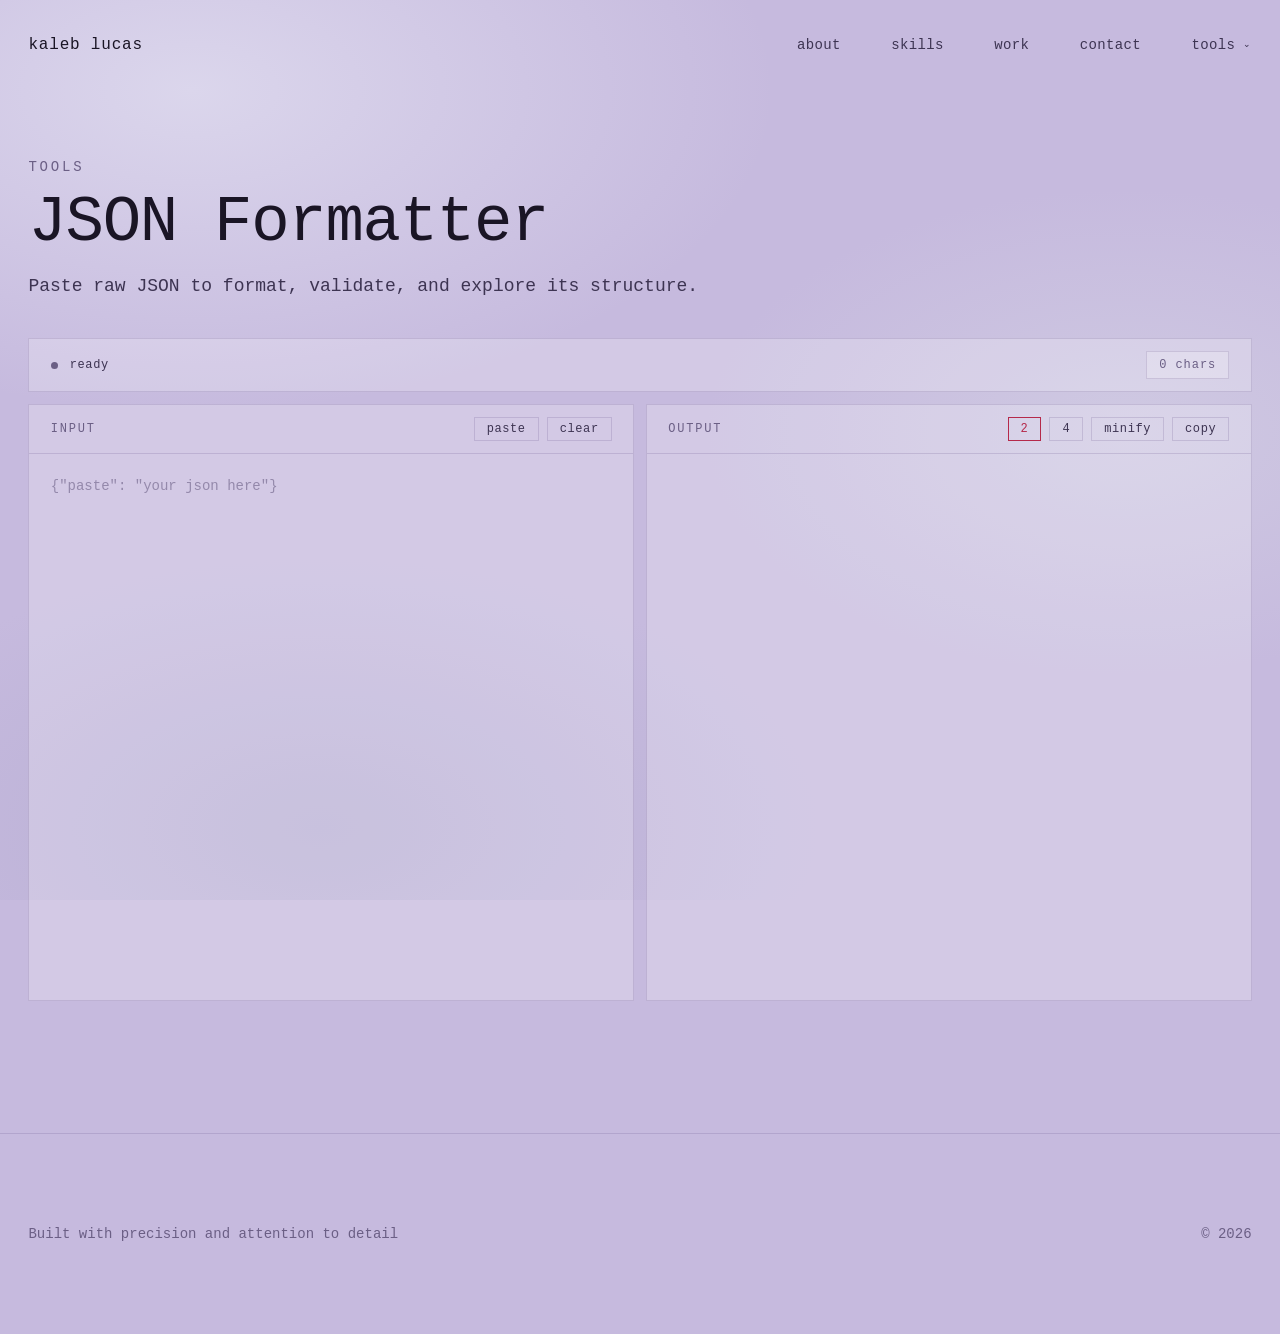
==== commit 6f10fc42: "feat: add copy button to JSON and XML formatter output panels Adds a 'copy' button to the output pan" ====
--- a/src/main/resources/static/json-formatter.html
+++ b/src/main/resources/static/json-formatter.html
@@ -90,6 +90,7 @@
                             <button class="jf-btn" id="jf-indent-2"  title="2-space indent">2</button>
                             <button class="jf-btn" id="jf-indent-4"  title="4-space indent">4</button>
                             <button class="jf-btn" id="jf-minify-btn" title="Minify">minify</button>
+                            <button class="jf-btn" id="jf-copy-btn"   title="Copy to clipboard">copy</button>
                         </div>
                     </div>
                     <div
@@ -137,6 +138,7 @@
     </footer>
 
     <script src="script.js"></script>
+    <script src="clipboard-utils.js"></script>
     <script src="json-formatter.js"></script>
 </body>
 </html>
